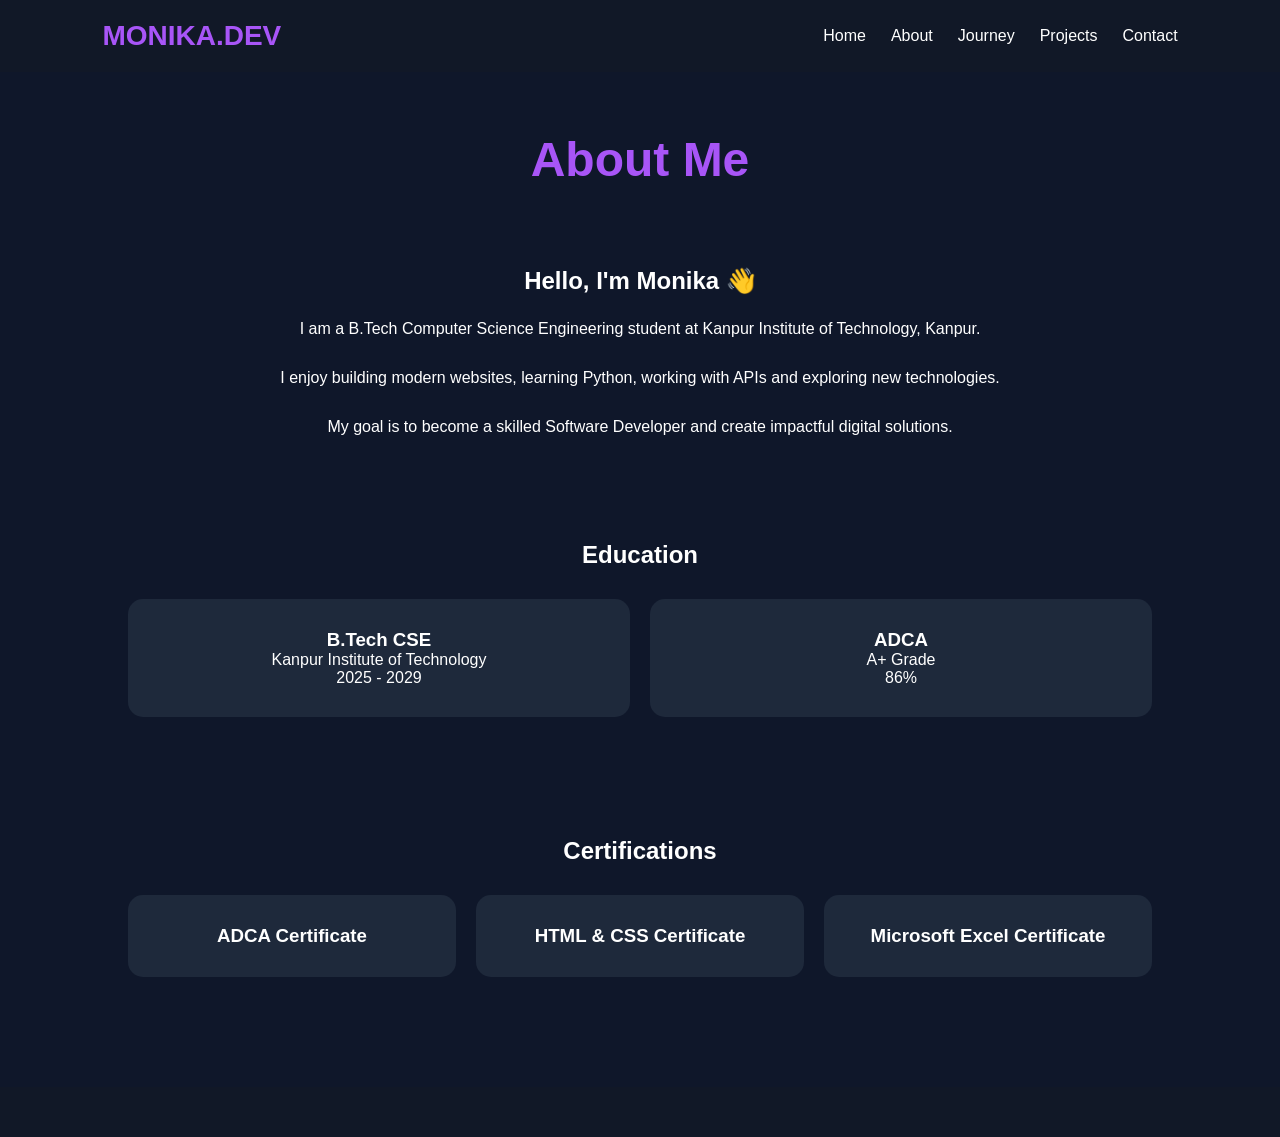
==== about.html @ 19711842 "Add files via upload" ====
<!DOCTYPE html>
<html lang="en">
<head>
<meta charset="UTF-8">
<meta name="viewport" content="width=device-width, initial-scale=1.0">
<title>About | Monika.dev</title>
<link rel="stylesheet" href="style.css">
</head>

<body>

<header>
    <nav>
        <div class="logo">MONIKA.DEV</div>

        <ul>
            <li><a href="index.html">Home</a></li>
            <li><a href="about.html">About</a></li>
            <li><a href="journey.html">Journey</a></li>
            <li><a href="projects.html">Projects</a></li>
            <li><a href="contact.html">Contact</a></li>
        </ul>
    </nav>
</header>

<section class="page-title">
    <h1>About Me</h1>
</section>

<section class="about-container">

    <div class="about-text">

        <h2>Hello, I'm Monika 👋</h2>

        <p>
            I am a B.Tech Computer Science Engineering student at
            Kanpur Institute of Technology, Kanpur.
        </p>

        <p>
            I enjoy building modern websites, learning Python,
            working with APIs and exploring new technologies.
        </p>

        <p>
            My goal is to become a skilled Software Developer
            and create impactful digital solutions.
        </p>

    </div>

</section>

<section class="education">

    <h2>Education</h2>

    <div class="cards">

        <div class="card">
            <h3>B.Tech CSE</h3>
            <p>Kanpur Institute of Technology</p>
            <p>2025 - 2029</p>
        </div>

        <div class="card">
            <h3>ADCA</h3>
            <p>A+ Grade</p>
            <p>86%</p>
        </div>

    </div>

</section>

<section class="certifications">

    <h2>Certifications</h2>

    <div class="cards">

        <div class="card">
            <h3>ADCA Certificate</h3>
        </div>

        <div class="card">
            <h3>HTML & CSS Certificate</h3>
        </div>

        <div class="card">
            <h3>Microsoft Excel Certificate</h3>
        </div>

    </div>

</section>

<footer>
    <h3
---- style.css ----
*{
    margin:0;
    padding:0;
    box-sizing:border-box;
    font-family:'Poppins',sans-serif;
}

body{
    background:#0f172a;
    color:white;
}

nav{
    display:flex;
    justify-content:space-between;
    align-items:center;
    padding:20px 8%;
    background:#111827;
}

.logo{
    font-size:28px;
    font-weight:bold;
    color:#a855f7;
}

nav ul{
    display:flex;
    list-style:none;
}

nav ul li{
    margin-left:25px;
}

nav ul li a{
    color:white;
    text-decoration:none;
    transition:0.3s;
}

nav ul li a:hover{
    color:#a855f7;
}

.hero{
    height:80vh;
    display:flex;
    justify-content:center;
    align-items:center;
    text-align:center;
    padding:20px;
}

.hero h1{
    font-size:70px;
    color:#a855f7;
}

.hero h2{
    margin-top:10px;
}

.hero p{
    margin:20px auto;
    max-width:600px;
    line-height:1.8;
}

.buttons{
    margin-top:25px;
}

.btn,
.btn2{
    padding:12px 25px;
    text-decoration:none;
    border-radius:8px;
    margin:10px;
    display:inline-block;
}

.btn{
    background:#a855f7;
    color:white;
}

.btn2{
    border:2px solid #a855f7;
    color:white;
}

.stats{
    display:grid;
    grid-template-columns:repeat(auto-fit,minmax(220px,1fr));
    gap:20px;
    padding:50px 8%;
}

.card{
    background:#1e293b;
    text-align:center;
    padding:30px;
    border-radius:15px;
    transition:0.4s;
}

.card:hover{
    transform:translateY(-10px);
}

.skills{
    padding:70px 8%;
    text-align:center;
}

.skills h2{
    margin-bottom:30px;
}

.skill-container{
    display:flex;
    flex-wrap:wrap;
    justify-content:center;
    gap:15px;
}

.skill-container span{
    background:#1e293b;
    padding:12px 20px;
    border-radius:25px;
    transition:0.3s;
}

.skill-container span:hover{
    background:#a855f7;
}

footer{
    margin-top:50px;
    text-align:center;
    background:#111827;
    padding:25px;
}




.page-title{
    text-align:center;
    padding:60px 20px;
}

.page-title h1{
    font-size:50px;
    color:#a855f7;
}

.about-container{
    padding:40px 10%;
    text-align:center;
}

.about-text{
    max-width:800px;
    margin:auto;
}

.about-text p{
    margin-top:20px;
    line-height:1.8;
}

.education,
.certifications{
    padding:60px 10%;
    text-align:center;
}

.cards{
    display:grid;
    grid-template-columns:repeat(auto-fit,minmax(250px,1fr));
    gap:20px;
    margin-top:30px;
}




.timeline{
    width:80%;
    max-width:900px;
    margin:60px auto;
    position:relative;
}

.timeline::before{
    content:"";
    position:absolute;
    left:20px;
    top:0;
    width:4px;
    height:100%;
    background:#a855f7;
}

.timeline-item{
    background:#1e293b;
    margin:25px 0 25px 50px;
    padding:25px;
    border-radius:15px;
    position:relative;
    transition:0.4s ease;
    animation:fadeUp 0.8s ease;
}

.timeline-item::before{
    content:"";
    position:absolute;
    left:-38px;
    top:30px;
    width:18px;
    height:18px;
    border-radius:50%;
    background:#a855f7;
    border:3px solid #fff;
}

.timeline-item:hover{
    transform:translateY(-8px);
    box-shadow:0 10px 25px rgba(168,85,247,0.3);
}

.timeline-item h2{
    color:#a855f7;
    margin-bottom:12px;
}

.timeline-item i{
    margin-right:10px;
}

@keyframes fadeUp{
    from{
        opacity:0;
        transform:translateY(30px);
    }

    to{
        opacity:1;
        transform:translateY(0);
    }
}






/* =========================
   PROJECTS PAGE
========================= */

.page-title{
    text-align:center;
    padding:60px 20px 30px;
}

.page-title h1{
    font-size:3rem;
    color:#a855f7;
    margin-bottom:10px;
}

.page-title p{
    color:#cbd5e1;
    font-size:1.1rem;
}

.section-heading{
    text-align:center;
    color:#a855f7;
    margin:60px 0 30px;
    font-size:2rem;
}

/* Project Grid */

.project-container{
    width:90%;
    max-width:1300px;
    margin:0 auto 50px;
    display:grid;
    grid-template-columns:repeat(auto-fit,minmax(350px,1fr));
    gap:30px;
}

/* Project Card */

.project-card{
    background:#1e293b;
    border-radius:20px;
    padding:30px;
    transition:0.4s ease;
    border:1px solid rgba(168,85,247,0.15);
}

.project-card:hover{
    transform:translateY(-10px);
    border-color:#a855f7;
    box-shadow:0 12px 30px rgba(168,85,247,0.25);
}

.project-icon{
    font-size:3rem;
    color:#a855f7;
    margin-bottom:20px;
}

.project-card h2{
    color:#ffffff;
    margin-bottom:15px;
    font-size:1.8rem;
}

.project-card p{
    color:#cbd5e1;
    line-height:1.8;
    margin-bottom:20px;
}

/* Features */

.feature-list{
    margin:20px 0;
    padding-left:20px;
}

.feature-list li{
    color:#e2e8f0;
    margin-bottom:10px;
}

/* Tech Stack */

.tech-stack{
    display:flex;
    flex-wrap:wrap;
    gap:10px;
    margin-top:20px;
}

.tech-stack span{
    background:#a855f7;
    color:white;
    padding:8px 15px;
    border-radius:25px;
    font-size:14px;
    font-weight:500;
    transition:0.3s;
}

.tech-stack span:hover{
    transform:scale(1.05);
}

/* Status Badges */

.ongoing{
    background:#f59e0b !important;
}

.hackathon{
    background:#3b82f6 !important;
}

.upcoming{
    background:#10b981 !important;
}

/* Animation */

.project-card{
    animation:fadeUp 0.8s ease;
}

@keyframes fadeUp{
    from{
        opacity:0;
        transform:translateY(30px);
    }

    to{
        opacity:1;
        transform:translateY(0);
    }
}

/* Responsive */

@media(max-width:768px){

    .page-title h1{
        font-size:2.2rem;
    }

    .section-heading{
        font-size:1.6rem;
    }

    .project-container{
        width:95%;
        grid-template-columns:1fr;
    }

    .project-card{
        padding:25px;
    }

    .project-card h2{
        font-size:1.5rem;
    }
}







/* CONTACT PAGE */

.contact-container{
    width:90%;
    max-width:1200px;
    margin:50px auto;
    display:grid;
    grid-template-columns:repeat(auto-fit,minmax(250px,1fr));
    gap:25px;
}

.contact-card{
    background:#1e293b;
    padding:30px;
    border-radius:20px;
    text-align:center;
    transition:.4s;
}

.contact-card:hover{
    transform:translateY(-8px);
    box-shadow:0 10px 25px rgba(168,85,247,.3);
}

.contact-icon{
    font-size:45px;
    color:#a855f7;
    margin-bottom:15px;
}

.contact-card h3{
    margin-bottom:10px;
}

.contact-card a{
    color:white;
    text-decoration:none;
}

.contact-card a:hover{
    color:#a855f7;
}

.message-form{
    width:90%;
    max-width:700px;
    margin:60px auto;
    text-align:center;
}

.message-form h2{
    margin-bottom:20px;
    color:#a855f7;
}

.message-form form{
    display:flex;
    flex-direction:column;
    gap:15px;
}

.message-form input,
.message-form textarea{
    padding:15px;
    border:none;
    border-radius:10px;
    background:#1e293b;
    color:white;
}

.message-form button{
    padding:15px;
    border:none;
    border-radius:10px;
    background:#a855f7;
    color:white;
    cursor:pointer;
    transition:.3s;
}

.message-form button:hover{
    background:#9333ea;
}







/* CERTIFICATES PAGE */

.certificate-container{
    width:90%;
    margin:60px auto;
    display:grid;
    grid-template-columns:repeat(auto-fit,minmax(300px,1fr));
    gap:25px;
}

.certificate-card{
    background:#1e293b;
    padding:30px;
    border-radius:20px;
    text-align:center;
    transition:0.4s;
}

.certificate-card:hover{
    transform:translateY(-10px);
    box-shadow:0 10px 25px rgba(168,85,247,0.3);
}

.certificate-icon{
    font-size:50px;
    color:#a855f7;
    margin-bottom:15px;
}

.certificate-card h2{
    color:white;
    margin-bottom:12px;
}

.certificate-card p{
    color:#cbd5e1;
    margin-bottom:10px;
    line-height:1.6;
}

.certificate-btn{
    display:inline-block;
    margin-top:15px;
    padding:10px 20px;
    background:#a855f7;
    color:white;
    text-decoration:none;
    border-radius:10px;
    font-weight:600;
    transition:0.3s;
}

.certificate-btn:hover{
    background:#9333ea;
    transform:translateY(-3px);
}








.hero{
    min-height:85vh;
    display:flex;
    justify-content:center;
    align-items:center;
    gap:40px;   /* pehle 60px tha */
    padding:40px 10%;
}

.hero-image img{
    width:320px;
    height:320px;
    object-fit:cover;
    border-radius:50%;
    border:5px solid #a855f7;
    box-shadow:0 0 30px rgba(168,85,247,.4);
}

.hero-content{
    max-width:600px;
}

.hero-content h1{
    font-size:4rem;
    color:#a855f7;
    margin:10px 0;
}

.hero-content h2{
    margin-bottom:20px;
}

.hero-content p{
    line-height:1.8;
    color:#cbd5e1;
    margin-bottom:25px;
}

.buttons{
    display:flex;
    gap:15px;
    flex-wrap:wrap;
}

.btn{
    display:inline-block;
    padding:12px 24px;
    background:#a855f7;
    color:white;
    text-decoration:none;
    border-radius:10px;
    font-weight:600;
    transition:.3s;
}

.btn:hover{
    background:#9333ea;
    transform:translateY(-3px);
}



/* LET'S CONNECT BUTTON */

.btn-outline{
    display:inline-block;
    padding:12px 24px;
    border:2px solid #a855f7;
    color:#a855f7;
    text-decoration:none;
    border-radius:10px;
    font-weight:600;
    transition:all 0.3s ease;
    background:transparent;
}

.btn-outline:hover{
    background:#a855f7;
    color:white;
    transform:translateY(-3px);
    box-shadow:0 8px 20px rgba(168,85,247,0.4);
}

/* BUTTONS CONTAINER */

.buttons{
    display:flex;
    gap:15px;
    flex-wrap:wrap;
    justify-content:center;
    margin-top:25px;
}
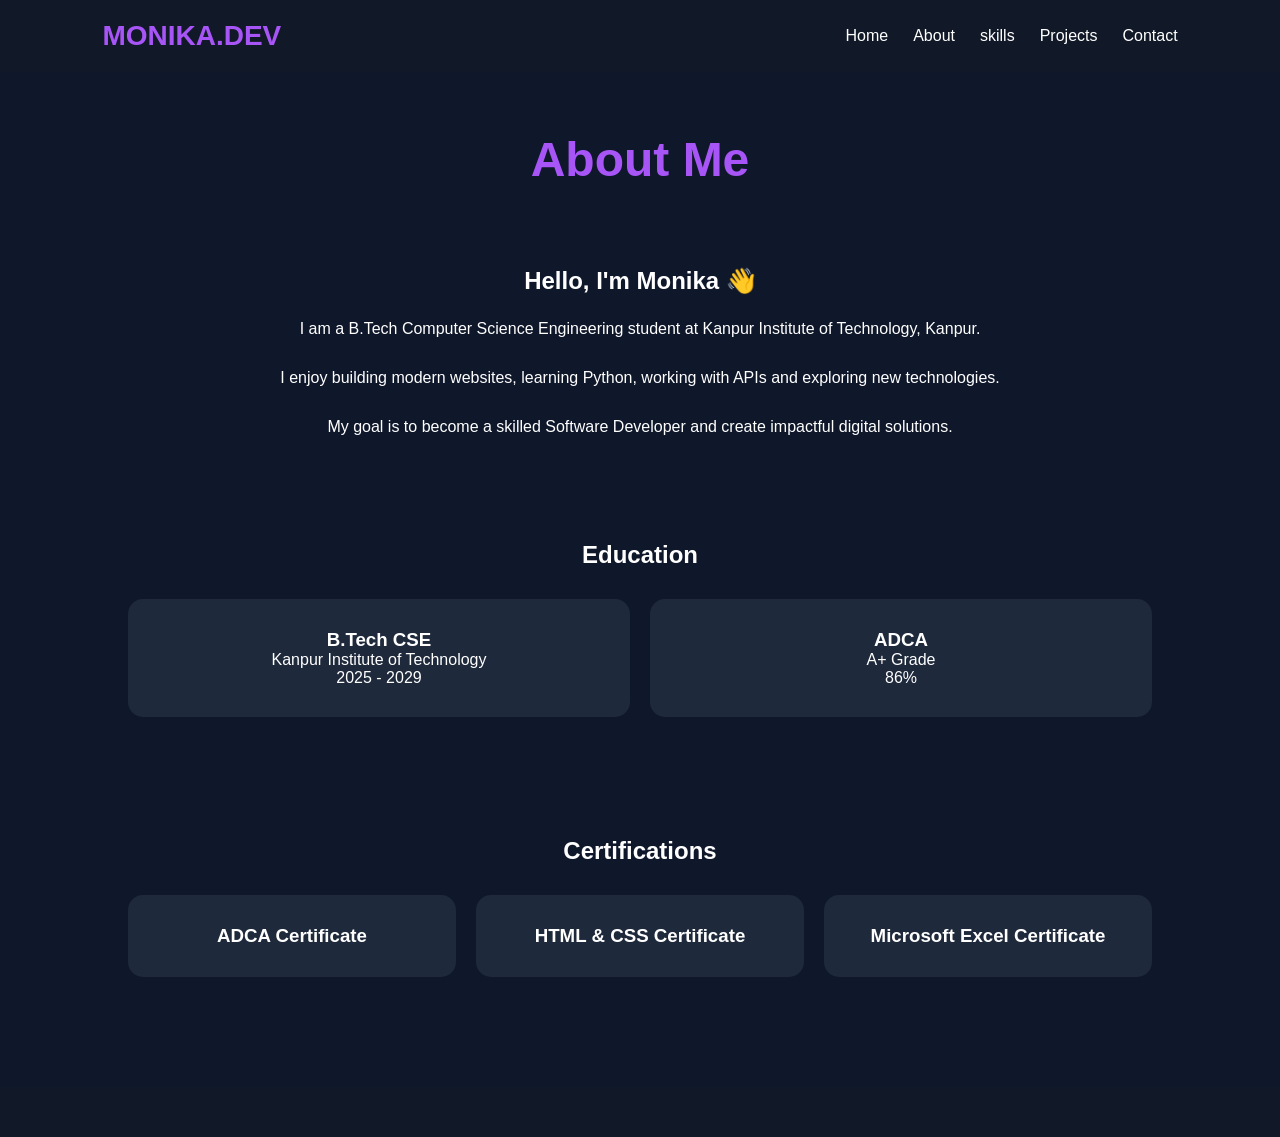
==== commit b96cb3e1: "Modify about.html to include skills link Updated navigation links and added a skills page." ====
--- a/about.html
+++ b/about.html
@@ -16,7 +16,7 @@
         <ul>
             <li><a href="index.html">Home</a></li>
             <li><a href="about.html">About</a></li>
-            <li><a href="journey.html">Journey</a></li>
+            <li><a href="skills.html">skills</a></li>
             <li><a href="projects.html">Projects</a></li>
             <li><a href="contact.html">Contact</a></li>
         </ul>
@@ -97,4 +97,4 @@
 </section>
 
 <footer>
-    <h3+    <h3
